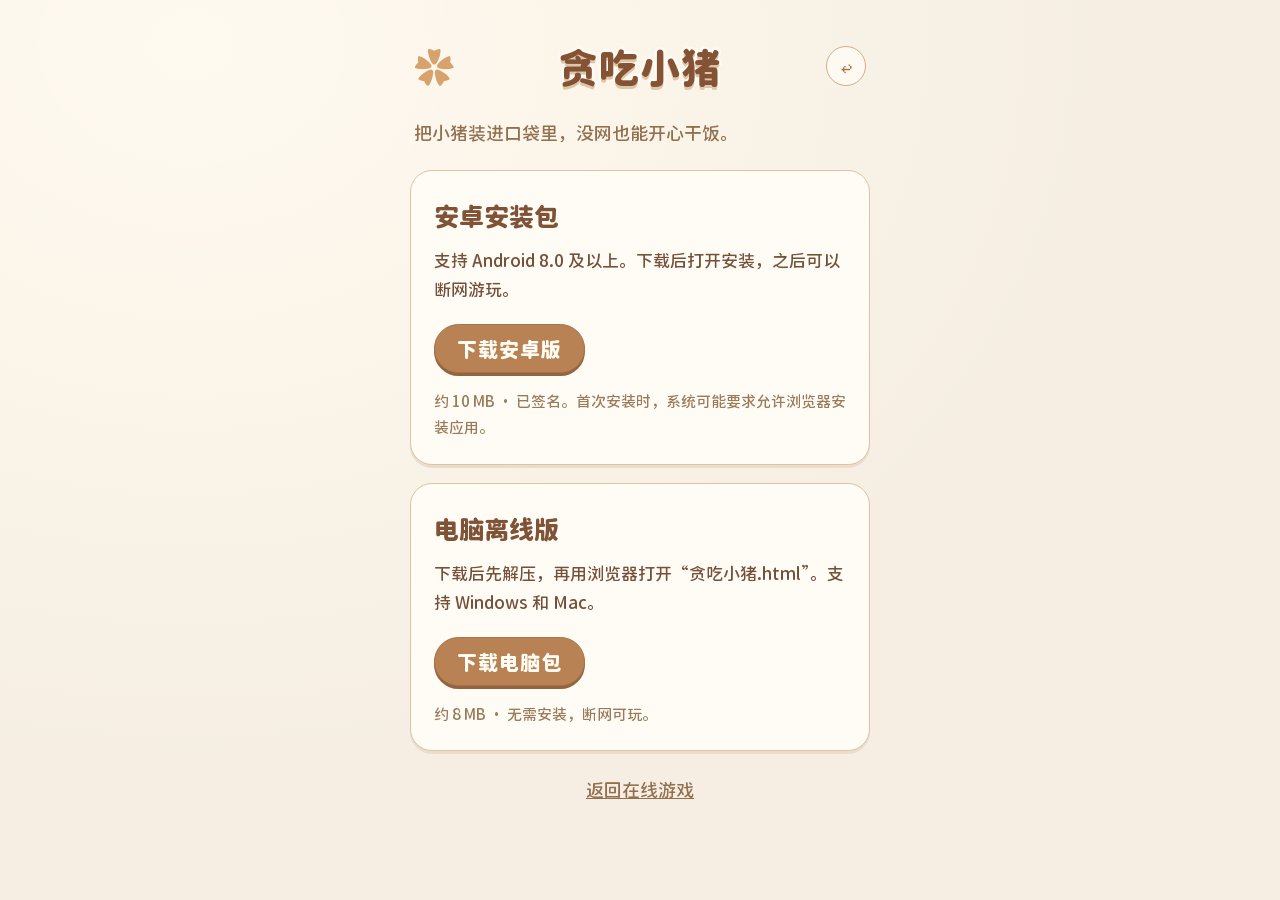
==== download.html @ 6b0385eb "Publish Android APK and desktop offline downloads" ====
<!doctype html>
<html lang="zh-CN">
<head>
  <meta charset="UTF-8">
  <meta name="viewport" content="width=device-width, initial-scale=1, viewport-fit=cover">
  <meta name="theme-color" content="#f5ebdc">
  <title>安装下载 · 贪吃小猪</title>
  <link rel="icon" href="./assets/face.png" type="image/png">
  <link rel="stylesheet" href="./style.css">
  <style>
    .intro{font-size:18px;line-height:1.7;margin:8px 4px 22px;color:#92704f}.packages{display:grid;gap:18px}.package{padding:23px;background:#fffcf6;border:1px solid #dec4a5;border-radius:22px;box-shadow:0 3px 0 #eaddcc}.package h2{font-size:25px;margin-bottom:12px}.package p{font-size:17px;line-height:1.75;margin:0 0 20px}.package .primary{display:inline-block;text-decoration:none;text-align:center}.fine{font-size:15px!important;color:#9a7a58;margin-top:15px!important;margin-bottom:0!important}.back{text-align:center;margin-top:25px}.back a{color:#92704f;font-size:18px}
  </style>
</head>
<body>
  <main class="game">
    <header><span class="flower" aria-hidden="true">✿</span><h1>贪吃小猪</h1><a class="icon-button" href="./" aria-label="返回游戏" style="text-decoration:none">↩</a></header>
    <p class="intro">把小猪装进口袋里，没网也能开心干饭。</p>
    <div class="packages">
      <section class="package">
        <h2>安卓安装包</h2>
        <p>支持 Android 8.0 及以上。下载后打开安装，之后可以断网游玩。</p>
        <a class="primary" href="./downloads/tanchi-xiaozhu-android-v1.0.0.apk" download>下载安卓版</a>
        <p class="fine">约 10 MB · 已签名。首次安装时，系统可能要求允许浏览器安装应用。</p>
      </section>
      <section class="package">
        <h2>电脑离线版</h2>
        <p>下载后先解压，再用浏览器打开“贪吃小猪.html”。支持 Windows 和 Mac。</p>
        <a class="primary" href="./downloads/tanchi-xiaozhu-desktop-v1.0.0.zip" download>下载电脑包</a>
        <p class="fine">约 8 MB · 无需安装，断网可玩。</p>
      </section>
    </div>
    <p class="back"><a href="./">返回在线游戏</a></p>
  </main>
</body>
</html>
---- style.css ----
:root{font-family:"Segoe UI","PingFang SC","Microsoft YaHei",sans-serif;color:#765039;background:#f6eee2;font-synthesis:none;-webkit-tap-highlight-color:transparent}
*{box-sizing:border-box}body{margin:0;min-height:100svh;background:radial-gradient(ellipse at 15% 5%,#fffaf0,transparent 60%),#f6eee2;padding:12px 16px max(12px,env(safe-area-inset-bottom))}button,input{font:inherit}button{cursor:pointer;touch-action:manipulation}button:focus-visible,input:focus-visible{outline:3px solid #a5673b;outline-offset:4px}button:disabled{cursor:default;opacity:.4}.game{width:100%;max-width:450px;margin:0 auto}header{display:flex;align-items:center;justify-content:space-between;gap:14px;padding:7px 4px 14px}h1{font-size:clamp(28px,8vw,38px);font-weight:900;letter-spacing:3px;margin:0;text-shadow:0 2px #fff;color:#845235}.flower{font-size:40px;color:#d8a26c;width:40px;line-height:1}.icon-button{width:40px;height:40px;border:1.5px solid #d1ad87;border-radius:50%;background:#fffaf1;color:#a57048;font-size:23px;font-weight:700;line-height:1;display:grid;place-items:center}.stats{display:grid;grid-template-columns:1fr 1fr 1fr;gap:8px;margin-bottom:14px}.stats>div{background:#fffcf6;border:1px solid #e6d5bf;border-radius:16px;text-align:center;padding:9px 6px 7px;box-shadow:0 2px 0 #eaddcc}.stats span{display:block;font-size:11px;color:#92765b;letter-spacing:1px}.stats strong{display:block;font-size:26px;line-height:1.2;margin-top:2px;font-variant-numeric:tabular-nums}.stats small{font-size:12px;font-weight:500}.revives strong{color:#b48150}.board-frame{padding:8px;border:1px solid #d9b58c;border-radius:24px;background:repeating-conic-gradient(#f2d9b8 0% 25%,#fbedda 0% 50%) 50%/16px 16px;box-shadow:0 5px 16px #986d3920,0 3px 0 #e9d4b7}.board{position:relative;border:1.5px solid #d4ac7d;border-radius:17px;overflow:hidden;background:#fffaf0;aspect-ratio:1}canvas{display:block;width:100%;height:100%;touch-action:none}.overlay{position:absolute;inset:0;display:grid;place-items:center;background:#fff9edb8;backdrop-filter:blur(3px);padding:18px}.overlay[hidden]{display:none}.message{background:#fffdf8f5;border:1px solid #e5cfb1;border-radius:22px;text-align:center;padding:18px 24px 22px;min-width:220px;max-width:100%;box-shadow:0 8px 25px #9a68321a}.portrait{width:70px;height:70px;object-fit:contain;margin-top:-4px}h2{font-size:22px;margin:3px 0 8px;color:#805337}.message p{font-size:13px;line-height:1.8;margin:0 0 14px;color:#947455}.primary{background:#b98254;color:#fffdf4;border:1.5px solid #a87346;box-shadow:0 3px 0 #93643f;border-radius:30px;min-height:44px;min-width:150px;padding:9px 22px;font-weight:700;letter-spacing:1px}.primary:active{transform:translateY(2px);box-shadow:0 1px 0 #93643f}.hint{font-size:12px;text-align:center;color:#9a7a58;margin:13px 0 9px;min-height:18px}.controls{display:grid;grid-template:repeat(3,40px)/repeat(3,48px);gap:4px;justify-content:center}.direction{border:1px solid #dec4a5;border-bottom:3px solid #ceb08d;background:#fffaf2;border-radius:13px;font-size:25px;color:#9e7149;line-height:1;user-select:none;-webkit-user-select:none}.direction:active{background:#eddbc3;transform:translateY(1px)}.up{grid-area:1/2}.left{grid-area:2/1}.right{grid-area:2/3}.down{grid-area:3/2}.control-flower{grid-area:2/2;text-align:center;align-self:center;font-size:26px;color:#d6b28a}footer{display:flex;align-items:center;justify-content:center;gap:18px;color:#cfb89d;margin-top:13px}.text-button{padding:9px 10px;border:0;background:transparent;color:#92704f;font-size:13px;min-height:36px}.text-button:hover{color:#62412a}.toast{position:fixed;bottom:24px;left:50%;transform:translateX(-50%);background:#765039;color:#fffaf3;border-radius:25px;font-size:13px;padding:12px 18px;white-space:nowrap;box-shadow:0 4px 14px #0002;z-index:3}dialog{max-width:calc(100% - 32px);width:360px;border:1px solid #d8b791;border-radius:20px;padding:24px;background:#fffaf2;text-align:center;color:#805337}dialog::backdrop{background:#62412a66}dialog h2{font-size:18px}dialog input{width:100%;padding:12px;border:1px solid #d8b791;border-radius:10px;background:white;color:#765039;margin:12px 0 20px;font-size:13px}@media(max-height:740px) and (max-width:600px){body{padding-top:4px}.game{max-width:370px}header{padding-bottom:9px}h1{font-size:28px}.stats{margin-bottom:10px}.stats>div{padding:6px}.stats strong{font-size:23px}.controls{grid-template-rows:repeat(3,34px);grid-template-columns:repeat(3,44px);gap:3px}.hint{margin:9px 0 5px}footer{margin-top:6px}}@media(min-width:700px){body{padding-top:30px}.game{max-width:460px}}
@font-face{font-family:PigRounded;src:url('./assets/rounded-regular.woff2') format('woff2');font-display:swap;font-weight:400 500}
@font-face{font-family:PigRounded;src:url('./assets/rounded-bold.woff2') format('woff2');font-display:swap;font-weight:600 900}
:root{font-family:PigRounded,"YouYuan","幼圆","PingFang SC","Microsoft YaHei",sans-serif}
h1{font-size:clamp(32px,9vw,40px);letter-spacing:1px;font-weight:900;paint-order:stroke fill;-webkit-text-stroke:5px #fffaf2;text-shadow:0 3px 0 #dec7a9}
.stats span{font-size:15px;letter-spacing:0}.stats strong{font-size:32px;font-weight:900}.stats small{font-size:15px}
h2{font-size:27px;font-weight:900}.message p{font-size:17px}.primary{font-size:20px;font-weight:900}.portrait{width:90px;height:90px}
.hint{font-size:17px;line-height:1.5;font-weight:500;margin:14px 0 10px}
.text-button{font-size:19px;font-weight:700;min-height:44px}.direction{font-size:28px;font-weight:700}.controls{grid-template:repeat(3,44px)/repeat(3,52px)}
.speech{position:absolute;z-index:1;width:max-content;max-width:174px;padding:9px 12px;border:2px solid #d0ad86;border-radius:17px;background:#fffdf4;box-shadow:0 3px 8px #84542b18;color:#805536;font-size:18px;font-weight:700;line-height:1.5;pointer-events:none;overflow-wrap:anywhere}
.speech[hidden]{display:none}.speech::after{content:"";position:absolute;bottom:-7px;left:17px;width:11px;height:11px;transform:rotate(45deg);background:#fffdf4;border-right:2px solid #d0ad86;border-bottom:2px solid #d0ad86}
.speech[data-side=left]::after{left:auto;right:17px}.overlay{z-index:2}
footer{gap:8px;flex-wrap:wrap}a.text-button{display:inline-flex;align-items:center;text-decoration:none}
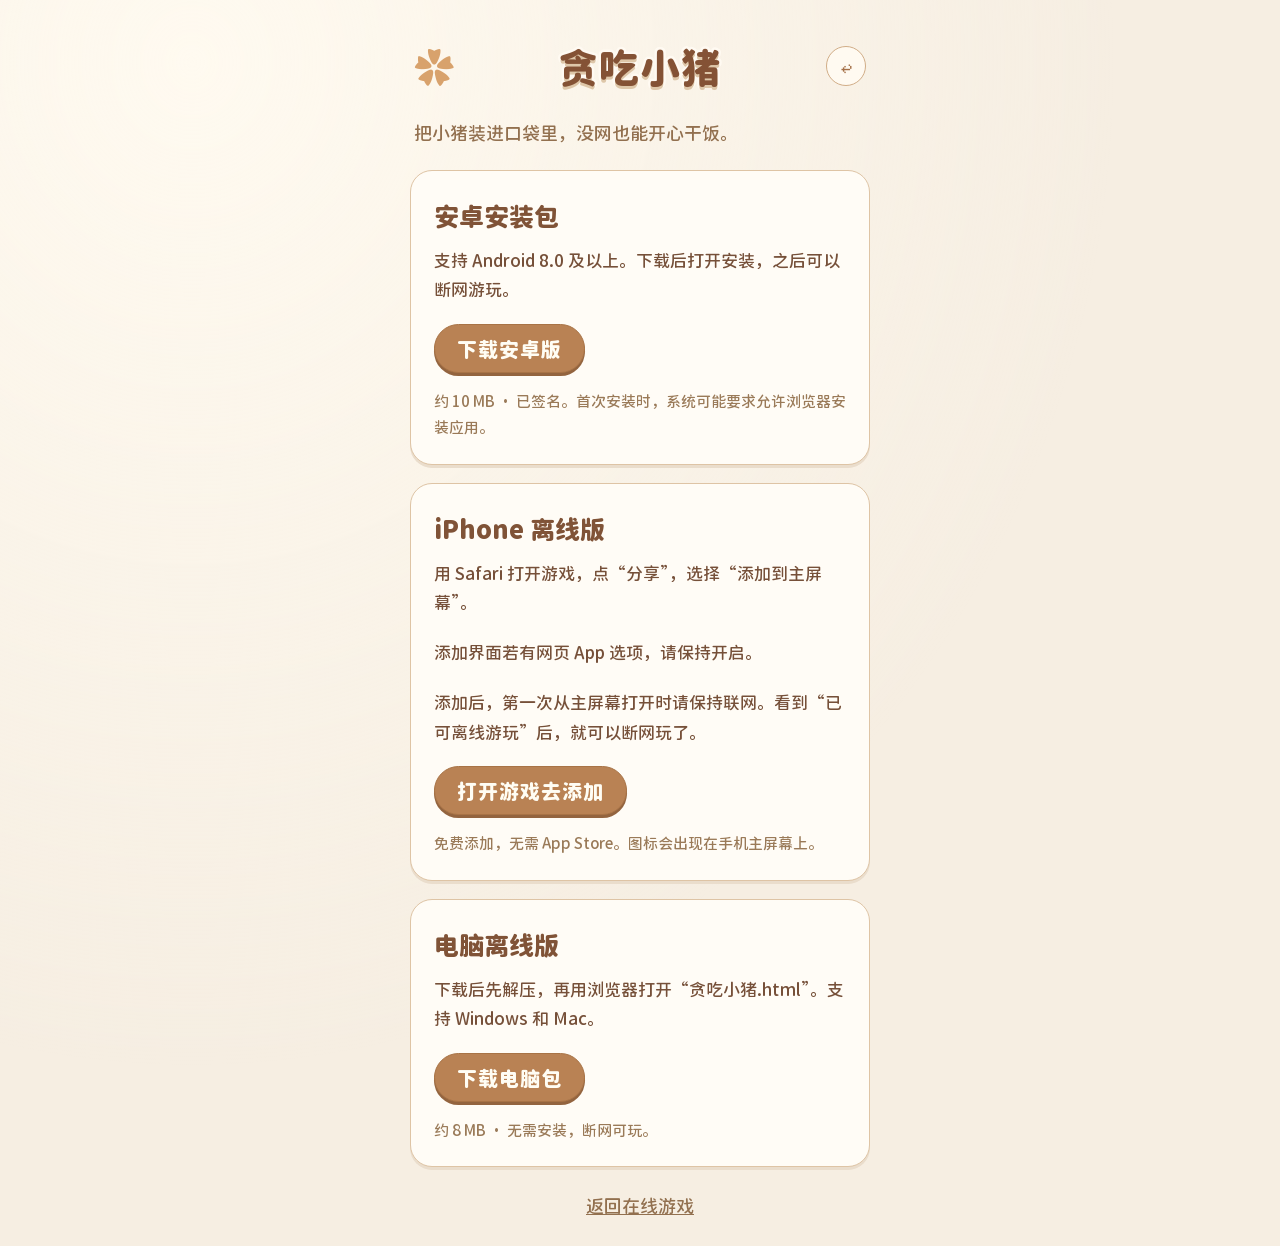
==== commit d356f39f: "Add iPhone home-screen app and offline play" ====
--- a/download.html
+++ b/download.html
@@ -22,6 +22,14 @@
         <a class="primary" href="./downloads/tanchi-xiaozhu-android-v1.0.0.apk" download>下载安卓版</a>
         <p class="fine">约 10 MB · 已签名。首次安装时，系统可能要求允许浏览器安装应用。</p>
       </section>
+      <section class="package" id="iphone">
+        <h2>iPhone 离线版</h2>
+        <p>用 Safari 打开游戏，点“分享”，选择“添加到主屏幕”。</p>
+        <p>添加界面若有网页 App 选项，请保持开启。</p>
+        <p>添加后，第一次从主屏幕打开时请保持联网。看到“已可离线游玩”后，就可以断网玩了。</p>
+        <a class="primary" href="./">打开游戏去添加</a>
+        <p class="fine">免费添加，无需 App Store。图标会出现在手机主屏幕上。</p>
+      </section>
       <section class="package">
         <h2>电脑离线版</h2>
         <p>下载后先解压，再用浏览器打开“贪吃小猪.html”。支持 Windows 和 Mac。</p>
--- a/style.css
+++ b/style.css
@@ -12,3 +12,5 @@
 .speech[hidden]{display:none}.speech::after{content:"";position:absolute;bottom:-7px;left:17px;width:11px;height:11px;transform:rotate(45deg);background:#fffdf4;border-right:2px solid #d0ad86;border-bottom:2px solid #d0ad86}
 .speech[data-side=left]::after{left:auto;right:17px}.overlay{z-index:2}
 footer{gap:8px;flex-wrap:wrap}a.text-button{display:inline-flex;align-items:center;text-decoration:none}
+.offline-status{text-align:center;font-size:17px;line-height:1.6;color:#98714c;margin:9px 0}.offline-status[hidden]{display:none}
+@media(display-mode:standalone){body{padding-top:max(12px,env(safe-area-inset-top));padding-bottom:max(12px,env(safe-area-inset-bottom))}}
